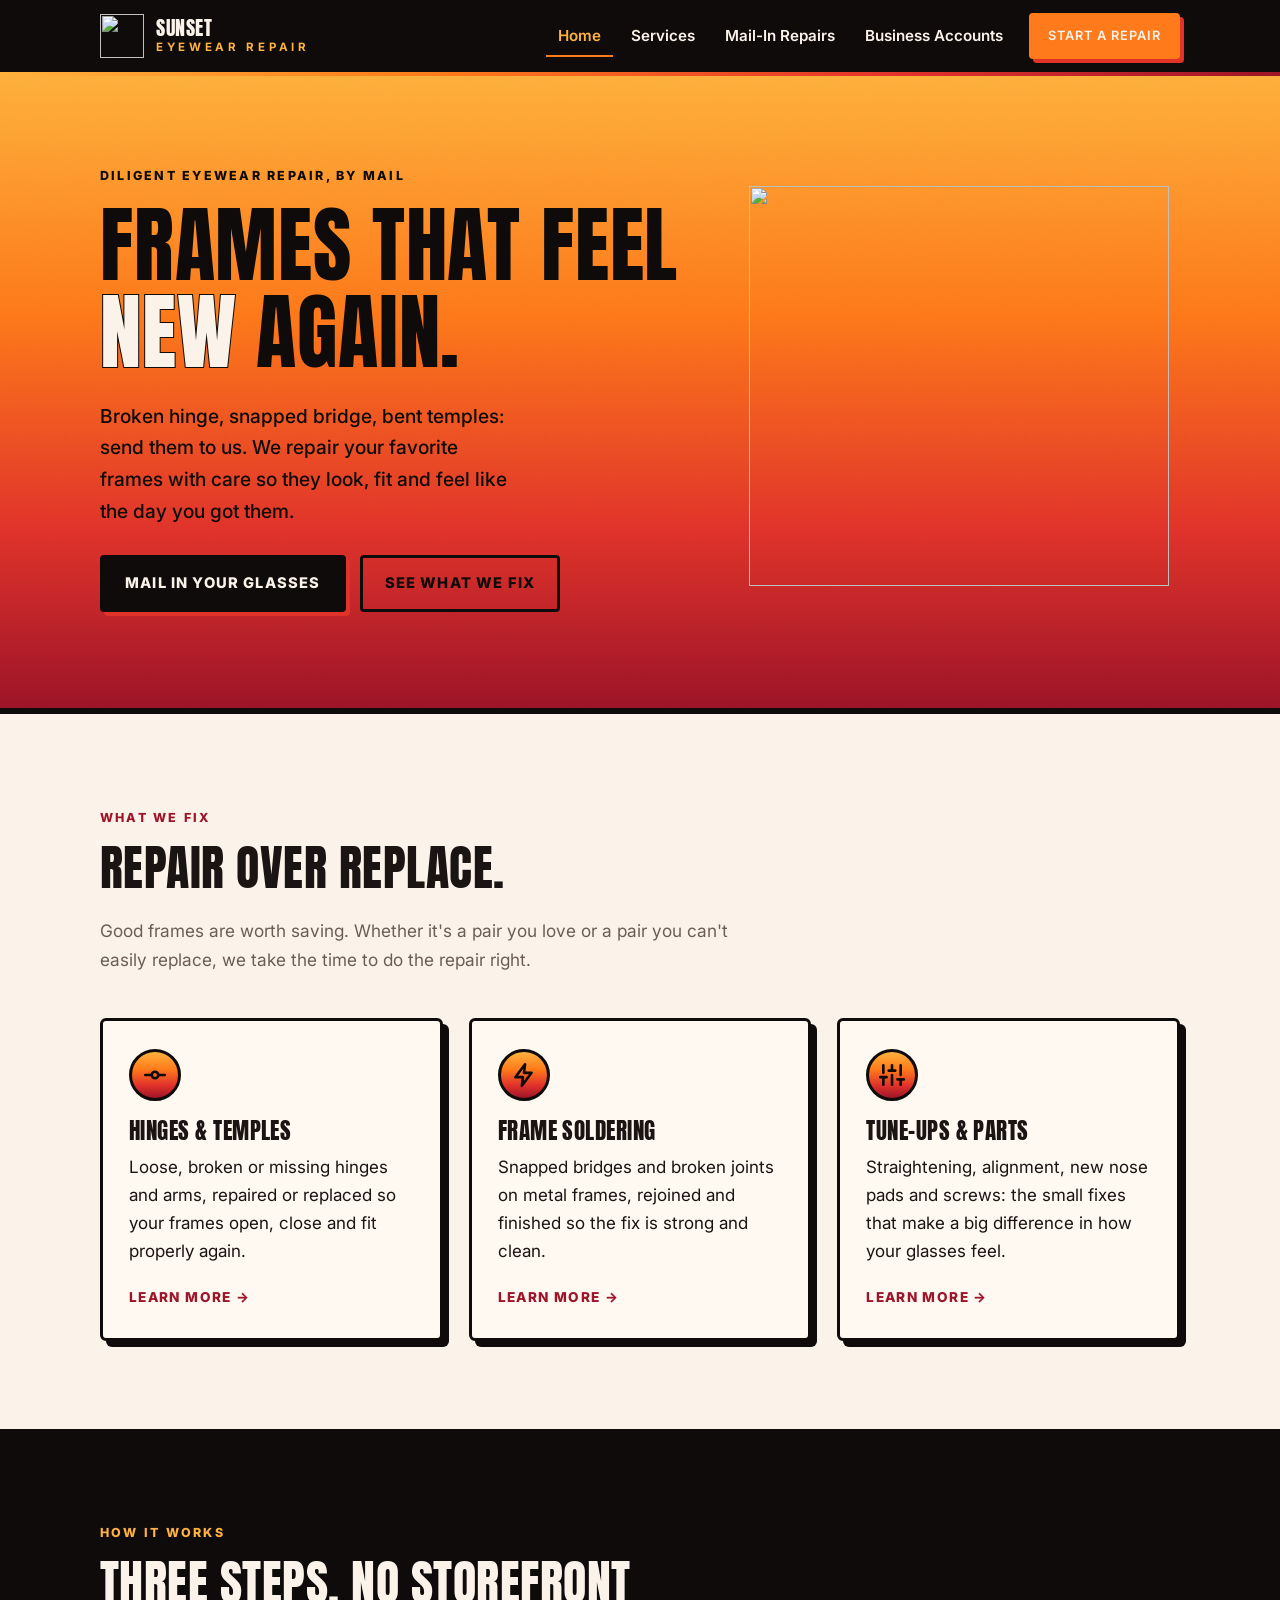
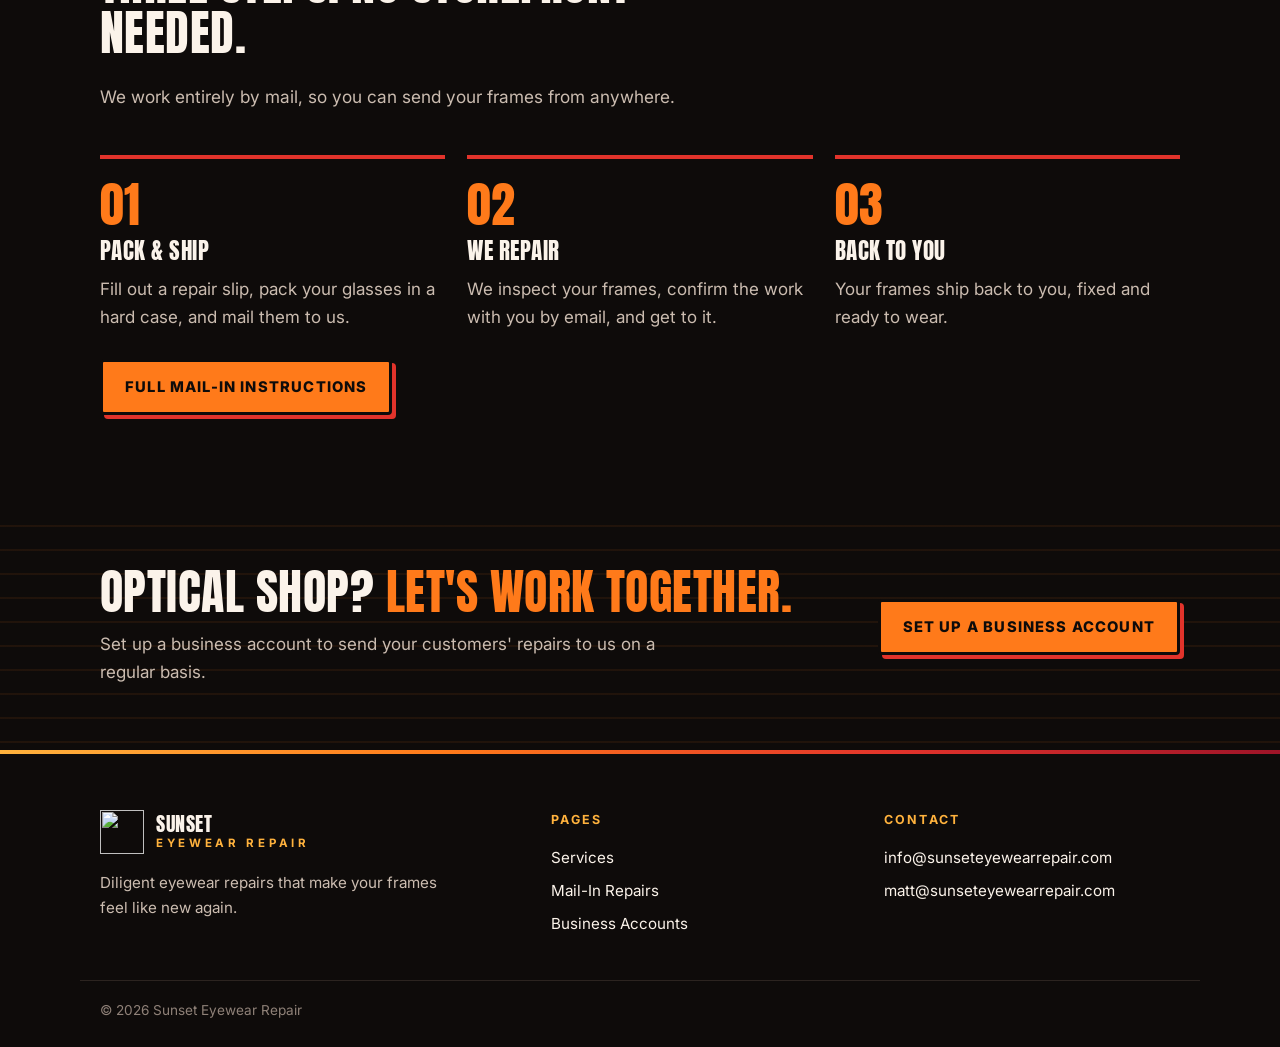
==== index.html @ 0aec8c98 "Add files via upload" ====
<!doctype html>
<html lang="en">
<head>
  <meta charset="utf-8">
  <meta name="viewport" content="width=device-width, initial-scale=1">
  <title>Sunset Eyewear Repair | Frames That Feel New Again</title>
  <meta name="description" content="Sunset Eyewear Repair does careful, diligent eyewear repairs by mail: hinges, soldering, temples, nose pads and more, so your frames feel like new again.">
  <link rel="icon" href="assets/logo.svg" type="image/svg+xml">
  <link rel="preconnect" href="https://fonts.googleapis.com">
  <link rel="preconnect" href="https://fonts.gstatic.com" crossorigin>
  <link href="https://fonts.googleapis.com/css2?family=Anton&family=Inter:wght@400;500;600;700;800&display=swap" rel="stylesheet">
  <link rel="stylesheet" href="styles.css">
</head>
<body>

  <header class="site-header">
    <div class="container header-inner">
      <a class="brand" href="index.html">
        <img src="assets/logo.svg" alt="">
        <span class="brand-name">Sunset<span>Eyewear Repair</span></span>
      </a>
      <button class="nav-toggle" aria-expanded="false" aria-controls="site-nav">Menu</button>
      <nav class="nav" id="site-nav" aria-label="Main">
        <a href="index.html" aria-current="page">Home</a>
        <a href="services.html">Services</a>
        <a href="mail-in.html">Mail-In Repairs</a>
        <a href="business.html">Business Accounts</a>
        <a class="btn btn-sunset" href="mail-in.html">Start a Repair</a>
      </nav>
    </div>
  </header>

  <main>
    <section class="hero">
      <div class="container hero-inner">
        <div>
          <span class="eyebrow">Diligent eyewear repair, by mail</span>
          <h1>Frames that feel <em>new</em> again.</h1>
          <p class="lede">Broken hinge, snapped bridge, bent temples: send them to us. We repair your favorite frames with care so they look, fit and feel like the day you got them.</p>
          <div class="btn-row">
            <a class="btn btn-primary" href="mail-in.html">Mail in your glasses</a>
            <a class="btn btn-ghost" href="services.html">See what we fix</a>
          </div>
        </div>
        <img class="hero-art" src="assets/hero-sun.svg" alt="" width="400" height="400">
      </div>
    </section>

    <section class="section">
      <div class="container">
        <div class="section-head">
          <span class="eyebrow">What we fix</span>
          <h2>Repair over replace.</h2>
          <p>Good frames are worth saving. Whether it's a pair you love or a pair you can't easily replace, we take the time to do the repair right.</p>
        </div>
        <div class="grid grid-3">
          <a class="card card-link" href="services.html#hinges">
            <div class="icon"><svg viewBox="0 0 24 24" fill="none" stroke="#0e0b0a" stroke-width="2.4" stroke-linecap="round" stroke-linejoin="round"><circle cx="12" cy="12" r="3"/><path d="M3 12h6M15 12h6"/></svg></div>
            <h3>Hinges &amp; Temples</h3>
            <p>Loose, broken or missing hinges and arms, repaired or replaced so your frames open, close and fit properly again.</p>
            <span class="more">Learn more &rarr;</span>
          </a>
          <a class="card card-link" href="services.html#soldering">
            <div class="icon"><svg viewBox="0 0 24 24" fill="none" stroke="#0e0b0a" stroke-width="2.4" stroke-linecap="round" stroke-linejoin="round"><path d="M13 2 4 14h7l-1 8 9-12h-7z"/></svg></div>
            <h3>Frame Soldering</h3>
            <p>Snapped bridges and broken joints on metal frames, rejoined and finished so the fix is strong and clean.</p>
            <span class="more">Learn more &rarr;</span>
          </a>
          <a class="card card-link" href="services.html#adjust">
            <div class="icon"><svg viewBox="0 0 24 24" fill="none" stroke="#0e0b0a" stroke-width="2.4" stroke-linecap="round" stroke-linejoin="round"><path d="M4 21v-7M4 10V3M12 21v-9M12 8V3M20 21v-5M20 12V3M1 14h6M9 8h6M17 16h6"/></svg></div>
            <h3>Tune-Ups &amp; Parts</h3>
            <p>Straightening, alignment, new nose pads and screws: the small fixes that make a big difference in how your glasses feel.</p>
            <span class="more">Learn more &rarr;</span>
          </a>
        </div>
      </div>
    </section>

    <section class="section section-dark">
      <div class="container">
        <div class="section-head">
          <span class="eyebrow">How it works</span>
          <h2>Three steps. No storefront needed.</h2>
          <p>We work entirely by mail, so you can send your frames from anywhere.</p>
        </div>
        <div class="steps grid-3">
          <div class="step">
            <h3>Pack &amp; ship</h3>
            <p>Fill out a repair slip, pack your glasses in a hard case, and mail them to us.</p>
          </div>
          <div class="step">
            <h3>We repair</h3>
            <p>We inspect your frames, confirm the work with you by email, and get to it.</p>
          </div>
          <div class="step">
            <h3>Back to you</h3>
            <p>Your frames ship back to you, fixed and ready to wear.</p>
          </div>
        </div>
        <div class="btn-row">
          <a class="btn btn-sunset" href="mail-in.html">Full mail-in instructions</a>
        </div>
      </div>
    </section>

    <section class="band">
      <div class="container band-inner">
        <div>
          <h2>Optical shop? <span>Let's work together.</span></h2>
          <p>Set up a business account to send your customers' repairs to us on a regular basis.</p>
        </div>
        <a class="btn btn-sunset" href="business.html">Set up a business account</a>
      </div>
    </section>
  </main>

  <footer class="site-footer">
    <div class="container footer-inner">
      <div>
        <a class="brand" href="index.html">
          <img src="assets/logo.svg" alt="">
          <span class="brand-name">Sunset<span>Eyewear Repair</span></span>
        </a>
        <p style="margin-top:16px;max-width:36ch;">Diligent eyewear repairs that make your frames feel like new again.</p>
      </div>
      <div>
        <h4>Pages</h4>
        <ul>
          <li><a href="services.html">Services</a></li>
          <li><a href="mail-in.html">Mail-In Repairs</a></li>
          <li><a href="business.html">Business Accounts</a></li>
        </ul>
      </div>
      <div>
        <h4>Contact</h4>
        <ul>
          <li><a href="mailto:info@sunseteyewearrepair.com">info@sunseteyewearrepair.com</a></li>
          <li><a href="mailto:matt@sunseteyewearrepair.com">matt@sunseteyewearrepair.com</a></li>
        </ul>
      </div>
    </div>
    <div class="container footer-bottom">&copy; <span id="year">2026</span> Sunset Eyewear Repair</div>
  </footer>

  <script src="main.js"></script>
</body>
</html>
---- styles.css ----
/* ==========================================================
   Sunset Eyewear Repair — site styles
   Palette: sunset orange/red, black accents, warm cream
   ========================================================== */

:root {
  --black: #0e0b0a;
  --char: #1b1614;
  --line: #2c2420;
  --cream: #fbf3ea;
  --paper: #fff9f2;
  --ink: #1a1412;
  --muted: #6b5d55;
  --amber: #ffb23d;
  --orange: #ff7a1a;
  --red: #e2332b;
  --crimson: #9e1428;
  --sunset: linear-gradient(180deg, #ffb23d 0%, #ff7a1a 38%, #e2332b 72%, #9e1428 100%);
  --sunset-h: linear-gradient(90deg, #ffb23d 0%, #ff7a1a 35%, #e2332b 70%, #9e1428 100%);
  --display: "Anton", "Impact", "Arial Narrow", sans-serif;
  --body: "Inter", system-ui, -apple-system, "Segoe UI", Roboto, sans-serif;
  --max: 1120px;
  --border: 3px solid var(--black);
  --shadow: 6px 6px 0 var(--black);
}

*, *::before, *::after { box-sizing: border-box; }

html { scroll-behavior: smooth; }

body {
  margin: 0;
  font-family: var(--body);
  font-size: 17px;
  line-height: 1.65;
  color: var(--ink);
  background: var(--cream);
  -webkit-font-smoothing: antialiased;
}

img, svg { max-width: 100%; display: block; }

a { color: var(--crimson); text-underline-offset: 3px; }
a:hover { color: var(--red); }

h1, h2, h3 {
  font-family: var(--display);
  font-weight: 400;
  text-transform: uppercase;
  letter-spacing: 0.01em;
  line-height: 1.05;
  margin: 0 0 0.5em;
}
h1 { font-size: clamp(2.6rem, 7vw, 5.2rem); }
h2 { font-size: clamp(2rem, 4.5vw, 3rem); }
h3 { font-size: 1.45rem; letter-spacing: 0.02em; }

p { margin: 0 0 1em; }

.container { width: 100%; max-width: var(--max); margin: 0 auto; padding: 0 20px; }

.eyebrow {
  display: inline-block;
  font-family: var(--body);
  font-weight: 800;
  font-size: 0.78rem;
  letter-spacing: 0.18em;
  text-transform: uppercase;
  color: var(--crimson);
  margin-bottom: 0.9rem;
}

/* ---------- Header ---------- */
.site-header {
  background: var(--black);
  color: var(--cream);
  position: sticky;
  top: 0;
  z-index: 50;
  border-bottom: 4px solid transparent;
  border-image: var(--sunset-h) 1;
}
.header-inner {
  display: flex;
  align-items: center;
  justify-content: space-between;
  gap: 20px;
  min-height: 72px;
}
.brand {
  display: flex;
  align-items: center;
  gap: 12px;
  color: var(--cream);
  text-decoration: none;
}
.brand:hover { color: var(--cream); }
.brand img { width: 44px; height: 44px; }
.brand-name {
  font-family: var(--display);
  text-transform: uppercase;
  font-size: 1.25rem;
  line-height: 1;
  letter-spacing: 0.03em;
}
.brand-name span { display: block; font-size: 0.72rem; letter-spacing: 0.32em; color: var(--amber); margin-top: 4px; font-family: var(--body); font-weight: 700; }

.nav { display: flex; align-items: center; gap: 6px; }
.nav a {
  color: var(--cream);
  text-decoration: none;
  font-weight: 600;
  font-size: 0.95rem;
  padding: 8px 12px;
  border-radius: 4px;
}
.nav a:hover { color: var(--amber); }
.nav a[aria-current="page"] { color: var(--amber); box-shadow: inset 0 -2px 0 var(--orange); border-radius: 0; }
.nav .btn { margin-left: 8px; }

.nav-toggle {
  display: none;
  background: none;
  border: 2px solid var(--cream);
  color: var(--cream);
  font: 700 0.85rem var(--body);
  letter-spacing: 0.12em;
  text-transform: uppercase;
  padding: 8px 12px;
  border-radius: 4px;
  cursor: pointer;
}

/* ---------- Buttons ---------- */
.btn {
  display: inline-block;
  font-family: var(--body);
  font-weight: 800;
  font-size: 0.92rem;
  letter-spacing: 0.08em;
  text-transform: uppercase;
  text-decoration: none;
  padding: 13px 22px;
  border: var(--border);
  border-radius: 4px;
  cursor: pointer;
  transition: transform 0.12s ease, box-shadow 0.12s ease;
}
.btn-primary { background: var(--black); color: var(--cream); box-shadow: 4px 4px 0 var(--red); }
.btn-primary:hover { color: var(--amber); transform: translate(-2px, -2px); box-shadow: 6px 6px 0 var(--red); }
.btn-ghost { background: transparent; color: var(--black); }
.btn-ghost:hover { color: var(--black); background: rgba(14, 11, 10, 0.08); }
.btn-sunset { background: var(--orange); color: var(--black); box-shadow: 4px 4px 0 var(--red); }
.btn-sunset:hover { color: var(--black); transform: translate(-2px, -2px); box-shadow: 6px 6px 0 var(--red); }
.site-header .btn { padding: 9px 16px; font-size: 0.8rem; border-color: var(--orange); }
.btn-row { display: flex; flex-wrap: wrap; gap: 14px; margin-top: 28px; }

/* ---------- Hero ---------- */
.hero {
  position: relative;
  background: var(--sunset);
  overflow: hidden;
  border-bottom: 6px solid var(--black);
}
.hero::after { /* subtle film grain */
  content: "";
  position: absolute;
  inset: 0;
  background-image: url("data:image/svg+xml,%3Csvg xmlns='http://www.w3.org/2000/svg' width='160' height='160'%3E%3Cfilter id='n'%3E%3CfeTurbulence type='fractalNoise' baseFrequency='0.9' numOctaves='2' stitchTiles='stitch'/%3E%3C/filter%3E%3Crect width='100%25' height='100%25' filter='url(%23n)' opacity='0.5'/%3E%3C/svg%3E");
  opacity: 0.12;
  mix-blend-mode: multiply;
  pointer-events: none;
}
.hero-inner {
  position: relative;
  z-index: 1;
  display: grid;
  grid-template-columns: 1.15fr 0.85fr;
  align-items: center;
  gap: 40px;
  padding: 84px 20px 96px;
}
.hero h1 { color: var(--black); margin-bottom: 0.3em; }
.hero h1 em { font-style: normal; color: var(--cream); -webkit-text-stroke: 2px var(--black); paint-order: stroke fill; }
.hero .lede { font-size: 1.2rem; max-width: 34ch; color: var(--black); font-weight: 500; }
.hero .eyebrow { color: var(--black); }
.hero-art { justify-self: center; width: min(420px, 100%); }

.page-hero { padding: 64px 20px 72px; }
.page-hero .hero-inner { padding: 0; grid-template-columns: 1fr; }
.page-hero h1 { font-size: clamp(2.4rem, 6vw, 4.2rem); }
.page-hero .lede { max-width: 52ch; }

/* ---------- Sections ---------- */
.section { padding: 88px 0; }
.section-tight { padding: 64px 0; }
.section-dark { background: var(--black); color: var(--cream); }
.section-dark .eyebrow { color: var(--amber); }
.section-dark a { color: var(--amber); }
.section-paper { background: var(--paper); border-top: 1px solid #eadccd; border-bottom: 1px solid #eadccd; }
.section-head { max-width: 640px; margin-bottom: 44px; }
.section-head p { color: var(--muted); font-size: 1.08rem; }
.section-dark .section-head p { color: #cbbcb0; }

/* ---------- Cards ---------- */
.grid { display: grid; gap: 26px; }
.grid-3 { grid-template-columns: repeat(3, 1fr); }
.grid-2 { grid-template-columns: repeat(2, 1fr); }

.card {
  background: var(--paper);
  border: var(--border);
  border-radius: 6px;
  box-shadow: var(--shadow);
  padding: 28px 26px;
}
.card h3 { margin-bottom: 0.4em; }
.card p:last-child { margin-bottom: 0; }
.card .icon {
  width: 52px;
  height: 52px;
  border-radius: 50%;
  background: var(--sunset);
  border: var(--border);
  display: grid;
  place-items: center;
  margin-bottom: 18px;
}
.card .icon svg { width: 26px; height: 26px; }

.card-link { text-decoration: none; color: inherit; display: block; transition: transform 0.12s ease, box-shadow 0.12s ease; }
.card-link:hover { color: inherit; transform: translate(-2px, -2px); box-shadow: 8px 8px 0 var(--red); }
.card-link .more { font-weight: 800; font-size: 0.85rem; letter-spacing: 0.1em; text-transform: uppercase; color: var(--crimson); }

/* Service list (services page) */
.service {
  display: grid;
  grid-template-columns: 64px 1fr;
  gap: 22px;
  align-items: start;
}
.service .num {
  font-family: var(--display);
  font-size: 2.6rem;
  line-height: 1;
  background: var(--sunset);
  -webkit-background-clip: text;
  background-clip: text;
  color: transparent;
  -webkit-text-stroke: 1px var(--black);
}
.service .meta { font-size: 0.9rem; color: var(--muted); margin-top: 6px; }

/* Steps */
.steps { counter-reset: step; display: grid; gap: 22px; }
.steps.grid-3 { grid-template-columns: repeat(3, 1fr); }
.step {
  position: relative;
  border-top: 4px solid var(--orange);
  padding-top: 22px;
}
.section-dark .step { border-top-color: var(--red); }
.step::before {
  counter-increment: step;
  content: counter(step, decimal-leading-zero);
  font-family: var(--display);
  font-size: 3rem;
  line-height: 1;
  display: block;
  margin-bottom: 10px;
  color: var(--orange);
}
.step p { margin-bottom: 0; }
.section-dark .step p { color: #cbbcb0; }

/* Timeline steps (mail-in page) */
.timeline { list-style: none; margin: 0; padding: 0; counter-reset: tl; }
.timeline li {
  counter-increment: tl;
  position: relative;
  padding: 0 0 36px 84px;
  border-left: 3px dashed var(--black);
  margin-left: 26px;
}
.timeline li:last-child { border-left-color: transparent; padding-bottom: 0; }
.timeline li::before {
  content: counter(tl);
  position: absolute;
  left: -29px;
  top: -4px;
  width: 54px;
  height: 54px;
  border-radius: 50%;
  background: var(--sunset);
  border: var(--border);
  font-family: var(--display);
  font-size: 1.6rem;
  display: grid;
  place-items: center;
  color: var(--black);
}
.timeline h3 { padding-top: 8px; }

/* Address / callout box */
.callout {
  background: var(--black);
  color: var(--cream);
  border-radius: 6px;
  padding: 28px 30px;
  box-shadow: 6px 6px 0 var(--red);
}
.callout h3 { color: var(--amber); }
.callout address { font-style: normal; font-size: 1.15rem; line-height: 1.6; }

.checklist { list-style: none; padding: 0; margin: 0; }
.checklist li { position: relative; padding-left: 32px; margin-bottom: 10px; }
.checklist li::before {
  content: "";
  position: absolute;
  left: 0;
  top: 7px;
  width: 16px;
  height: 16px;
  background: var(--orange);
  border: 2px solid var(--black);
  transform: rotate(45deg);
}

/* Band / CTA */
.band {
  background: var(--black);
  color: var(--cream);
  position: relative;
  overflow: hidden;
}
.band::before {
  content: "";
  position: absolute;
  inset: 0;
  background: repeating-linear-gradient(180deg, transparent 0 22px, rgba(255, 122, 26, 0.08) 22px 24px);
  pointer-events: none;
}
.band-inner {
  position: relative;
  display: flex;
  align-items: center;
  justify-content: space-between;
  gap: 30px;
  padding: 64px 20px;
}
.band h2 { margin-bottom: 0.25em; }
.band h2 span { color: var(--orange); }
.band p { color: #cbbcb0; margin: 0; max-width: 52ch; }

/* ---------- Forms ---------- */
.form-card { background: var(--paper); border: var(--border); border-radius: 6px; box-shadow: var(--shadow); padding: 34px; }
.form-grid { display: grid; grid-template-columns: 1fr 1fr; gap: 18px 20px; }
.form-grid .full { grid-column: 1 / -1; }
label { display: block; font-weight: 700; font-size: 0.9rem; margin-bottom: 6px; }
label .opt { font-weight: 500; color: var(--muted); }
input, select, textarea {
  width: 100%;
  font: inherit;
  font-size: 1rem;
  padding: 11px 13px;
  border: 2px solid var(--black);
  border-radius: 4px;
  background: #fff;
  color: var(--ink);
}
input:focus, select:focus, textarea:focus { outline: 3px solid var(--orange); outline-offset: 1px; }
textarea { min-height: 120px; resize: vertical; }
.form-note { font-size: 0.88rem; color: var(--muted); margin-top: 14px; }
.form-status { margin-top: 14px; font-weight: 600; }

/* ---------- Placeholders: search for class="todo" to find text to fill in ---------- */
.todo {
  background: #fff1a8;
  outline: 2px dashed #c79a00;
  padding: 0 4px;
  border-radius: 2px;
  color: #3d3000;
}

/* ---------- Footer ---------- */
.site-footer {
  background: var(--black);
  color: #cbbcb0;
  border-top: 4px solid transparent;
  border-image: var(--sunset-h) 1;
  font-size: 0.95rem;
}
.footer-inner {
  display: grid;
  grid-template-columns: 1.4fr 1fr 1fr;
  gap: 36px;
  padding: 56px 20px 36px;
}
.site-footer h4 {
  font-family: var(--body);
  font-size: 0.78rem;
  letter-spacing: 0.18em;
  text-transform: uppercase;
  color: var(--amber);
  margin: 0 0 14px;
}
.site-footer ul { list-style: none; padding: 0; margin: 0; }
.site-footer li { margin-bottom: 8px; }
.site-footer a { color: var(--cream); text-decoration: none; }
.site-footer a:hover { color: var(--orange); }
.footer-bottom { border-top: 1px solid var(--line); padding: 18px 20px 26px; font-size: 0.85rem; color: #8f8178; }

/* ---------- Responsive ---------- */
@media (max-width: 920px) {
  .hero-inner { grid-template-columns: 1fr; padding: 60px 20px 70px; }
  .hero-art { width: min(300px, 80%); order: -1; }
  .grid-3, .steps.grid-3 { grid-template-columns: 1fr; }
  .band-inner { flex-direction: column; align-items: flex-start; }
  .footer-inner { grid-template-columns: 1fr 1fr; }
}

@media (max-width: 760px) {
  body { font-size: 16px; }
  .nav-toggle { display: block; }
  .nav {
    display: none;
    position: absolute;
    top: 100%;
    left: 0;
    right: 0;
    flex-direction: column;
    align-items: stretch;
    background: var(--black);
    padding: 10px 20px 20px;
    border-bottom: 4px solid var(--orange);
  }
  .nav.open { display: flex; }
  .nav a { padding: 12px 4px; border-bottom: 1px solid var(--line); }
  .nav a[aria-current="page"] { box-shadow: none; }
  .nav .btn { margin: 14px 0 0; text-align: center; }
  .grid-2, .form-grid { grid-template-columns: 1fr; }
  .section { padding: 64px 0; }
  .form-card { padding: 24px 20px; }
  .timeline li { padding-left: 52px; margin-left: 22px; }
  .timeline li::before { width: 44px; height: 44px; left: -24px; font-size: 1.3rem; }
  .footer-inner { grid-template-columns: 1fr; }
  .service { grid-template-columns: 48px 1fr; gap: 16px; }
}

/* ---------- Print (mail-in slip) ---------- */
@media print {
  .site-header, .site-footer, .hero, .no-print, .band { display: none !important; }
  body { background: #fff; }
  .print-area { border: 2px solid #000; box-shadow: none; }
}

/* Buttons keep their own colors inside dark sections */
.section-dark .btn-sunset, .section-dark .btn-sunset:hover { color: var(--black); }
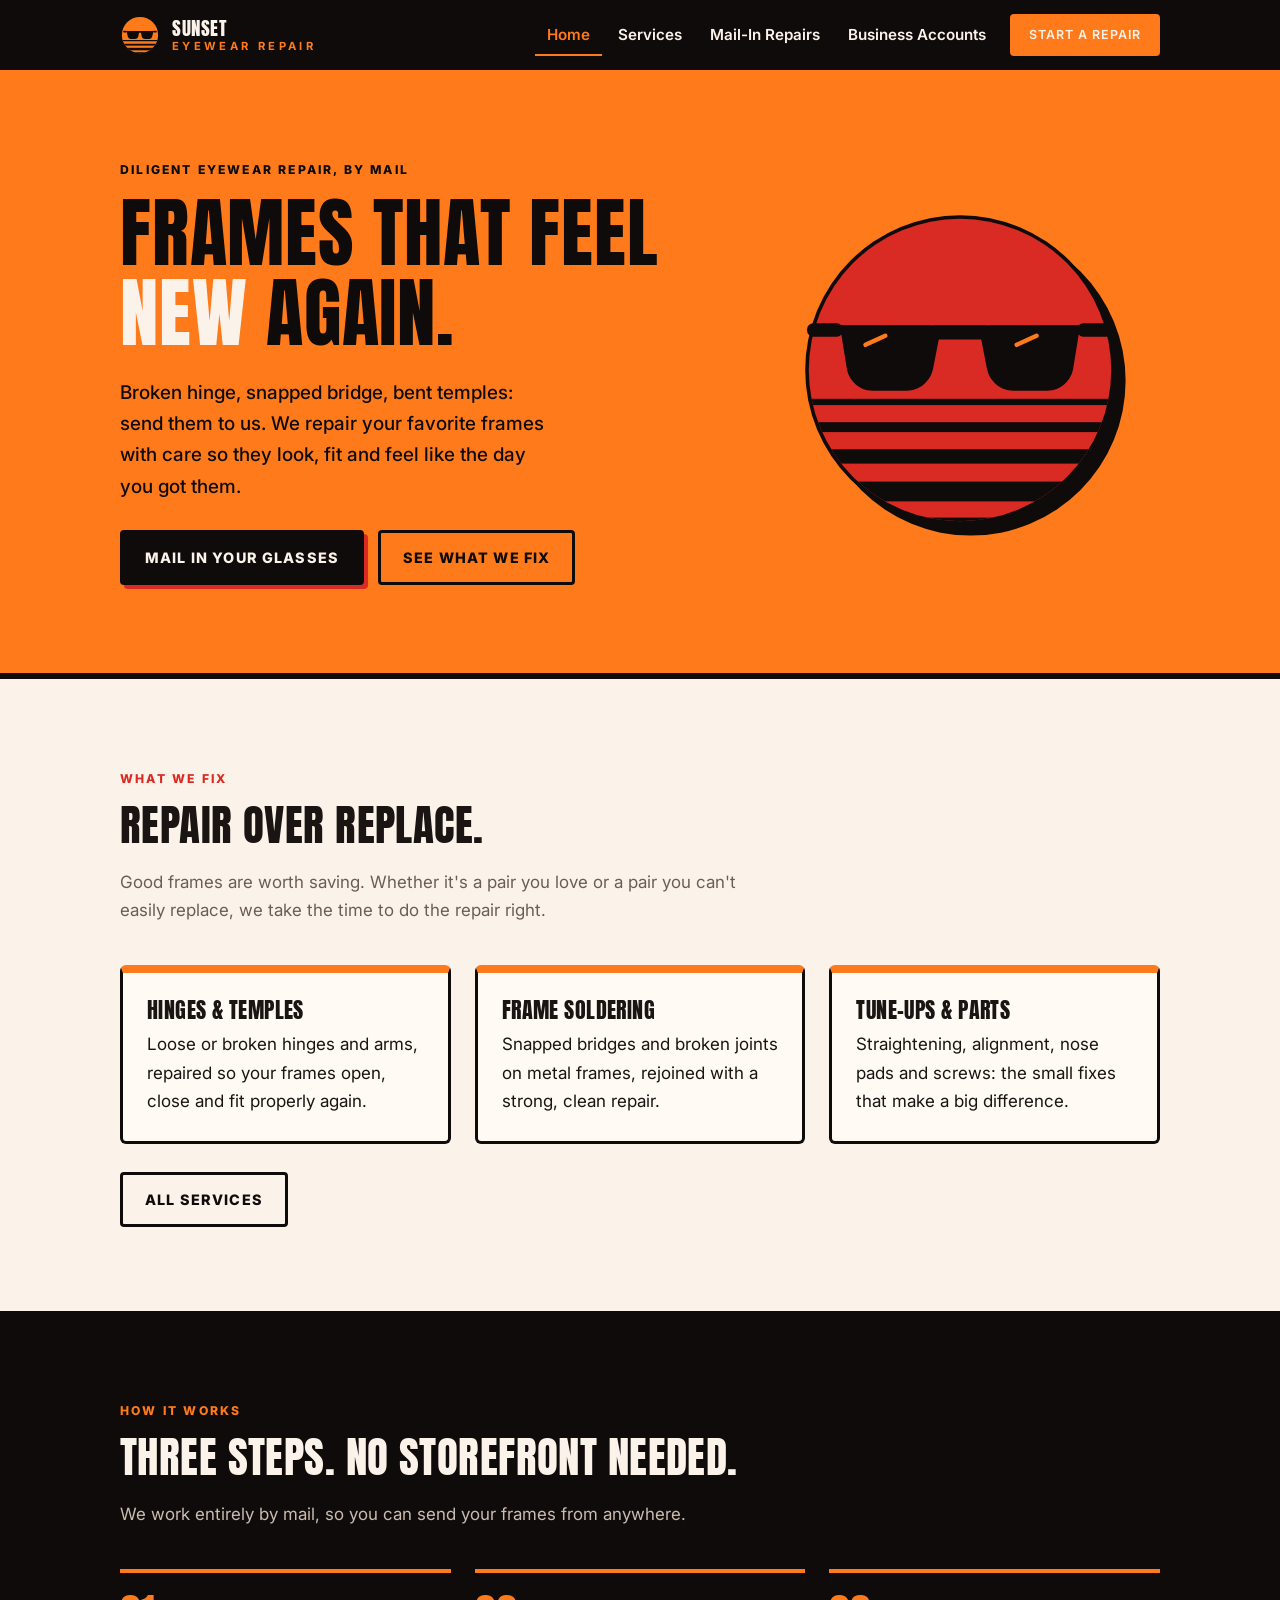
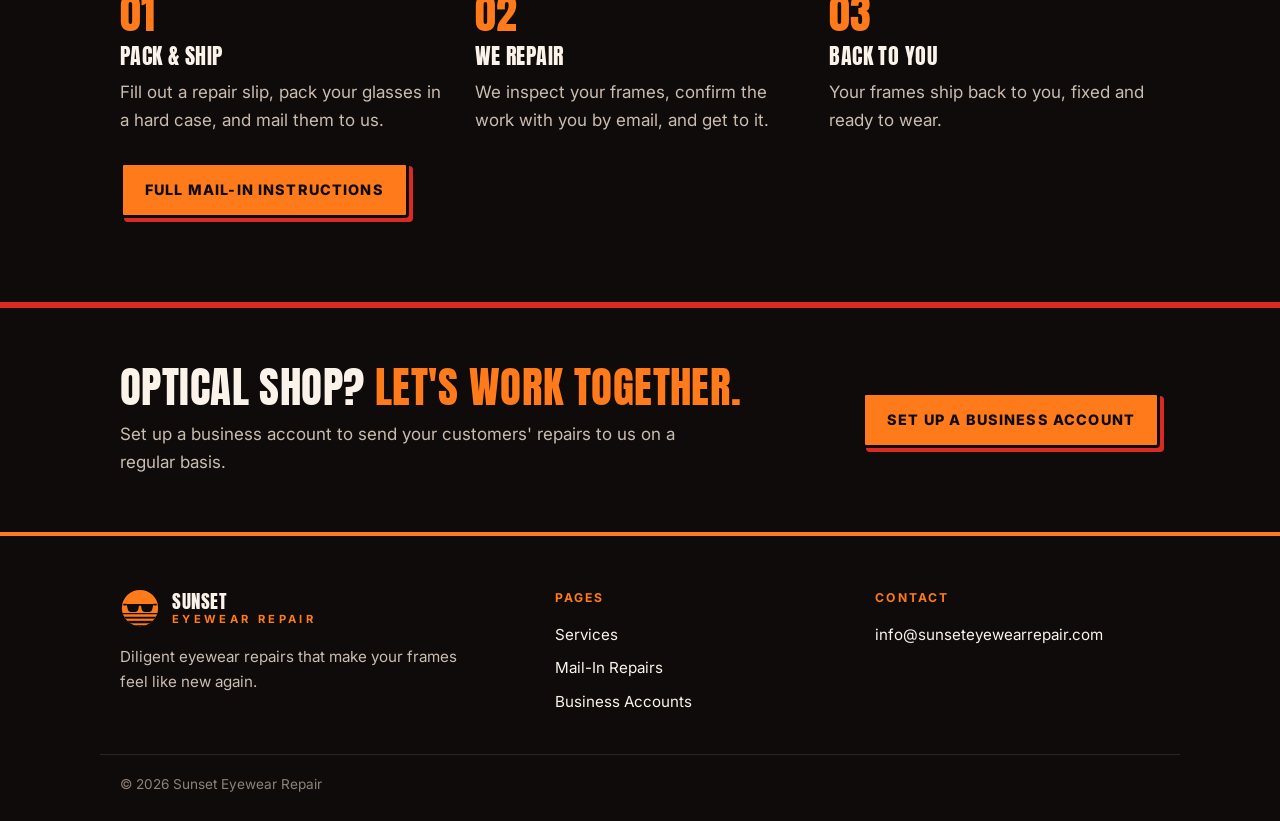
==== commit 200d3713: "Add files via upload" ====
--- a/index.html
+++ b/index.html
@@ -54,25 +54,20 @@
           <p>Good frames are worth saving. Whether it's a pair you love or a pair you can't easily replace, we take the time to do the repair right.</p>
         </div>
         <div class="grid grid-3">
-          <a class="card card-link" href="services.html#hinges">
-            <div class="icon"><svg viewBox="0 0 24 24" fill="none" stroke="#0e0b0a" stroke-width="2.4" stroke-linecap="round" stroke-linejoin="round"><circle cx="12" cy="12" r="3"/><path d="M3 12h6M15 12h6"/></svg></div>
+          <div class="card card-accent">
             <h3>Hinges &amp; Temples</h3>
-            <p>Loose, broken or missing hinges and arms, repaired or replaced so your frames open, close and fit properly again.</p>
-            <span class="more">Learn more &rarr;</span>
-          </a>
-          <a class="card card-link" href="services.html#soldering">
-            <div class="icon"><svg viewBox="0 0 24 24" fill="none" stroke="#0e0b0a" stroke-width="2.4" stroke-linecap="round" stroke-linejoin="round"><path d="M13 2 4 14h7l-1 8 9-12h-7z"/></svg></div>
+            <p>Loose or broken hinges and arms, repaired so your frames open, close and fit properly again.</p>
+          </div>
+          <div class="card card-accent">
             <h3>Frame Soldering</h3>
-            <p>Snapped bridges and broken joints on metal frames, rejoined and finished so the fix is strong and clean.</p>
-            <span class="more">Learn more &rarr;</span>
-          </a>
-          <a class="card card-link" href="services.html#adjust">
-            <div class="icon"><svg viewBox="0 0 24 24" fill="none" stroke="#0e0b0a" stroke-width="2.4" stroke-linecap="round" stroke-linejoin="round"><path d="M4 21v-7M4 10V3M12 21v-9M12 8V3M20 21v-5M20 12V3M1 14h6M9 8h6M17 16h6"/></svg></div>
+            <p>Snapped bridges and broken joints on metal frames, rejoined with a strong, clean repair.</p>
+          </div>
+          <div class="card card-accent">
             <h3>Tune-Ups &amp; Parts</h3>
-            <p>Straightening, alignment, new nose pads and screws: the small fixes that make a big difference in how your glasses feel.</p>
-            <span class="more">Learn more &rarr;</span>
-          </a>
+            <p>Straightening, alignment, nose pads and screws: the small fixes that make a big difference.</p>
+          </div>
         </div>
+        <div class="btn-row"><a class="btn btn-ghost" href="services.html">All services</a></div>
       </div>
     </section>
 
@@ -135,7 +130,6 @@
         <h4>Contact</h4>
         <ul>
           <li><a href="mailto:info@sunseteyewearrepair.com">info@sunseteyewearrepair.com</a></li>
-          <li><a href="mailto:matt@sunseteyewearrepair.com">matt@sunseteyewearrepair.com</a></li>
         </ul>
       </div>
     </div>
--- a/styles.css
+++ b/styles.css
@@ -1,31 +1,23 @@
 /* ==========================================================
    Sunset Eyewear Repair — site styles
-   Palette: sunset orange/red, black accents, warm cream
+   Flat palette: orange, red, black (no gradients)
    ========================================================== */
 
 :root {
   --black: #0e0b0a;
-  --char: #1b1614;
   --line: #2c2420;
   --cream: #fbf3ea;
-  --paper: #fff9f2;
+  --paper: #fffaf4;
   --ink: #1a1412;
   --muted: #6b5d55;
-  --amber: #ffb23d;
   --orange: #ff7a1a;
-  --red: #e2332b;
-  --crimson: #9e1428;
-  --sunset: linear-gradient(180deg, #ffb23d 0%, #ff7a1a 38%, #e2332b 72%, #9e1428 100%);
-  --sunset-h: linear-gradient(90deg, #ffb23d 0%, #ff7a1a 35%, #e2332b 70%, #9e1428 100%);
+  --red: #d92b23;
   --display: "Anton", "Impact", "Arial Narrow", sans-serif;
   --body: "Inter", system-ui, -apple-system, "Segoe UI", Roboto, sans-serif;
-  --max: 1120px;
-  --border: 3px solid var(--black);
-  --shadow: 6px 6px 0 var(--black);
+  --max: 1080px;
 }
 
 *, *::before, *::after { box-sizing: border-box; }
-
 html { scroll-behavior: smooth; }
 
 body {
@@ -40,8 +32,8 @@
 
 img, svg { max-width: 100%; display: block; }
 
-a { color: var(--crimson); text-underline-offset: 3px; }
-a:hover { color: var(--red); }
+a { color: var(--red); text-underline-offset: 3px; }
+a:hover { color: var(--black); }
 
 h1, h2, h3 {
   font-family: var(--display);
@@ -51,9 +43,9 @@
   line-height: 1.05;
   margin: 0 0 0.5em;
 }
-h1 { font-size: clamp(2.6rem, 7vw, 5.2rem); }
-h2 { font-size: clamp(2rem, 4.5vw, 3rem); }
-h3 { font-size: 1.45rem; letter-spacing: 0.02em; }
+h1 { font-size: clamp(2.6rem, 6.5vw, 4.8rem); }
+h2 { font-size: clamp(1.9rem, 4vw, 2.7rem); }
+h3 { font-size: 1.35rem; letter-spacing: 0.02em; }
 
 p { margin: 0 0 1em; }
 
@@ -61,13 +53,12 @@
 
 .eyebrow {
   display: inline-block;
-  font-family: var(--body);
   font-weight: 800;
-  font-size: 0.78rem;
+  font-size: 0.76rem;
   letter-spacing: 0.18em;
   text-transform: uppercase;
-  color: var(--crimson);
-  margin-bottom: 0.9rem;
+  color: var(--red);
+  margin-bottom: 0.8rem;
 }
 
 /* ---------- Header ---------- */
@@ -77,45 +68,37 @@
   position: sticky;
   top: 0;
   z-index: 50;
-  border-bottom: 4px solid transparent;
-  border-image: var(--sunset-h) 1;
+  border-bottom: 4px solid var(--orange);
 }
 .header-inner {
   display: flex;
   align-items: center;
   justify-content: space-between;
   gap: 20px;
-  min-height: 72px;
-}
-.brand {
-  display: flex;
-  align-items: center;
-  gap: 12px;
-  color: var(--cream);
-  text-decoration: none;
-}
+  min-height: 70px;
+}
+.brand { display: flex; align-items: center; gap: 12px; color: var(--cream); text-decoration: none; }
 .brand:hover { color: var(--cream); }
-.brand img { width: 44px; height: 44px; }
+.brand img { width: 40px; height: 40px; }
 .brand-name {
   font-family: var(--display);
   text-transform: uppercase;
-  font-size: 1.25rem;
+  font-size: 1.2rem;
   line-height: 1;
   letter-spacing: 0.03em;
 }
-.brand-name span { display: block; font-size: 0.72rem; letter-spacing: 0.32em; color: var(--amber); margin-top: 4px; font-family: var(--body); font-weight: 700; }
-
-.nav { display: flex; align-items: center; gap: 6px; }
+.brand-name span { display: block; font-size: 0.7rem; letter-spacing: 0.3em; color: var(--orange); margin-top: 4px; font-family: var(--body); font-weight: 700; }
+
+.nav { display: flex; align-items: center; gap: 4px; }
 .nav a {
   color: var(--cream);
   text-decoration: none;
   font-weight: 600;
   font-size: 0.95rem;
   padding: 8px 12px;
-  border-radius: 4px;
-}
-.nav a:hover { color: var(--amber); }
-.nav a[aria-current="page"] { color: var(--amber); box-shadow: inset 0 -2px 0 var(--orange); border-radius: 0; }
+}
+.nav a:hover { color: var(--orange); }
+.nav a[aria-current="page"] { color: var(--orange); box-shadow: inset 0 -2px 0 var(--orange); }
 .nav .btn { margin-left: 8px; }
 
 .nav-toggle {
@@ -136,135 +119,96 @@
   display: inline-block;
   font-family: var(--body);
   font-weight: 800;
-  font-size: 0.92rem;
+  font-size: 0.9rem;
   letter-spacing: 0.08em;
   text-transform: uppercase;
   text-decoration: none;
   padding: 13px 22px;
-  border: var(--border);
+  border: 3px solid var(--black);
   border-radius: 4px;
   cursor: pointer;
   transition: transform 0.12s ease, box-shadow 0.12s ease;
 }
 .btn-primary { background: var(--black); color: var(--cream); box-shadow: 4px 4px 0 var(--red); }
-.btn-primary:hover { color: var(--amber); transform: translate(-2px, -2px); box-shadow: 6px 6px 0 var(--red); }
+.btn-primary:hover { color: var(--orange); transform: translate(-2px, -2px); box-shadow: 6px 6px 0 var(--red); }
 .btn-ghost { background: transparent; color: var(--black); }
 .btn-ghost:hover { color: var(--black); background: rgba(14, 11, 10, 0.08); }
 .btn-sunset { background: var(--orange); color: var(--black); box-shadow: 4px 4px 0 var(--red); }
 .btn-sunset:hover { color: var(--black); transform: translate(-2px, -2px); box-shadow: 6px 6px 0 var(--red); }
-.site-header .btn { padding: 9px 16px; font-size: 0.8rem; border-color: var(--orange); }
+.site-header .btn { padding: 8px 16px; font-size: 0.78rem; border-color: var(--orange); box-shadow: none; }
+.site-header .btn:hover { transform: none; box-shadow: none; background: var(--red); border-color: var(--red); color: var(--cream); }
 .btn-row { display: flex; flex-wrap: wrap; gap: 14px; margin-top: 28px; }
 
 /* ---------- Hero ---------- */
 .hero {
-  position: relative;
-  background: var(--sunset);
-  overflow: hidden;
+  background: var(--orange);
   border-bottom: 6px solid var(--black);
 }
-.hero::after { /* subtle film grain */
-  content: "";
-  position: absolute;
-  inset: 0;
-  background-image: url("data:image/svg+xml,%3Csvg xmlns='http://www.w3.org/2000/svg' width='160' height='160'%3E%3Cfilter id='n'%3E%3CfeTurbulence type='fractalNoise' baseFrequency='0.9' numOctaves='2' stitchTiles='stitch'/%3E%3C/filter%3E%3Crect width='100%25' height='100%25' filter='url(%23n)' opacity='0.5'/%3E%3C/svg%3E");
-  opacity: 0.12;
-  mix-blend-mode: multiply;
-  pointer-events: none;
-}
 .hero-inner {
-  position: relative;
-  z-index: 1;
   display: grid;
-  grid-template-columns: 1.15fr 0.85fr;
+  grid-template-columns: 1.2fr 0.8fr;
   align-items: center;
   gap: 40px;
-  padding: 84px 20px 96px;
+  padding: 80px 20px 88px;
 }
 .hero h1 { color: var(--black); margin-bottom: 0.3em; }
-.hero h1 em { font-style: normal; color: var(--cream); -webkit-text-stroke: 2px var(--black); paint-order: stroke fill; }
-.hero .lede { font-size: 1.2rem; max-width: 34ch; color: var(--black); font-weight: 500; }
+.hero h1 em { font-style: normal; color: var(--cream); }
+.hero .lede { font-size: 1.18rem; max-width: 36ch; color: var(--black); font-weight: 500; }
 .hero .eyebrow { color: var(--black); }
-.hero-art { justify-self: center; width: min(420px, 100%); }
-
-.page-hero { padding: 64px 20px 72px; }
-.page-hero .hero-inner { padding: 0; grid-template-columns: 1fr; }
-.page-hero h1 { font-size: clamp(2.4rem, 6vw, 4.2rem); }
+.hero-art { justify-self: center; width: min(360px, 100%); }
+
+.page-hero .hero-inner { padding: 60px 20px 64px; grid-template-columns: 1fr; }
+.page-hero h1 { font-size: clamp(2.3rem, 5.5vw, 3.8rem); }
 .page-hero .lede { max-width: 52ch; }
 
 /* ---------- Sections ---------- */
-.section { padding: 88px 0; }
-.section-tight { padding: 64px 0; }
+.section { padding: 84px 0; }
+.section-tight { padding: 56px 0; }
 .section-dark { background: var(--black); color: var(--cream); }
-.section-dark .eyebrow { color: var(--amber); }
-.section-dark a { color: var(--amber); }
-.section-paper { background: var(--paper); border-top: 1px solid #eadccd; border-bottom: 1px solid #eadccd; }
-.section-head { max-width: 640px; margin-bottom: 44px; }
-.section-head p { color: var(--muted); font-size: 1.08rem; }
+.section-dark .eyebrow { color: var(--orange); }
+.section-dark a { color: var(--orange); }
+.section-dark .btn-sunset, .section-dark .btn-sunset:hover { color: var(--black); }
+.section-head { max-width: 620px; margin-bottom: 40px; }
+.section-head p { color: var(--muted); font-size: 1.06rem; }
 .section-dark .section-head p { color: #cbbcb0; }
 
-/* ---------- Cards ---------- */
-.grid { display: grid; gap: 26px; }
+/* ---------- Grids & cards ---------- */
+.grid { display: grid; gap: 24px; }
 .grid-3 { grid-template-columns: repeat(3, 1fr); }
 .grid-2 { grid-template-columns: repeat(2, 1fr); }
 
 .card {
   background: var(--paper);
-  border: var(--border);
+  border: 3px solid var(--black);
   border-radius: 6px;
-  box-shadow: var(--shadow);
-  padding: 28px 26px;
+  padding: 26px 24px;
 }
 .card h3 { margin-bottom: 0.4em; }
 .card p:last-child { margin-bottom: 0; }
-.card .icon {
-  width: 52px;
-  height: 52px;
-  border-radius: 50%;
-  background: var(--sunset);
-  border: var(--border);
+.card-accent { border-top: 8px solid var(--orange); }
+
+/* Services list */
+.service-list { list-style: none; margin: 0; padding: 0; border-top: 3px solid var(--black); }
+.service-list li {
   display: grid;
-  place-items: center;
-  margin-bottom: 18px;
-}
-.card .icon svg { width: 26px; height: 26px; }
-
-.card-link { text-decoration: none; color: inherit; display: block; transition: transform 0.12s ease, box-shadow 0.12s ease; }
-.card-link:hover { color: inherit; transform: translate(-2px, -2px); box-shadow: 8px 8px 0 var(--red); }
-.card-link .more { font-weight: 800; font-size: 0.85rem; letter-spacing: 0.1em; text-transform: uppercase; color: var(--crimson); }
-
-/* Service list (services page) */
-.service {
-  display: grid;
-  grid-template-columns: 64px 1fr;
-  gap: 22px;
-  align-items: start;
-}
-.service .num {
-  font-family: var(--display);
-  font-size: 2.6rem;
-  line-height: 1;
-  background: var(--sunset);
-  -webkit-background-clip: text;
-  background-clip: text;
-  color: transparent;
-  -webkit-text-stroke: 1px var(--black);
-}
-.service .meta { font-size: 0.9rem; color: var(--muted); margin-top: 6px; }
+  grid-template-columns: 280px 1fr;
+  gap: 24px;
+  padding: 26px 0;
+  border-bottom: 1px solid #e3d3c3;
+}
+.service-list h3 { margin: 0; }
+.service-list h3::before { content: ""; display: inline-block; width: 12px; height: 12px; background: var(--red); margin-right: 12px; vertical-align: 0.2em; }
+.service-list p { margin: 0; color: var(--muted); }
 
 /* Steps */
-.steps { counter-reset: step; display: grid; gap: 22px; }
+.steps { counter-reset: step; display: grid; gap: 24px; }
 .steps.grid-3 { grid-template-columns: repeat(3, 1fr); }
-.step {
-  position: relative;
-  border-top: 4px solid var(--orange);
-  padding-top: 22px;
-}
-.section-dark .step { border-top-color: var(--red); }
+.step { border-top: 4px solid var(--orange); padding-top: 20px; }
 .step::before {
   counter-increment: step;
   content: counter(step, decimal-leading-zero);
   font-family: var(--display);
-  font-size: 3rem;
+  font-size: 2.6rem;
   line-height: 1;
   display: block;
   margin-bottom: 10px;
@@ -273,87 +217,72 @@
 .step p { margin-bottom: 0; }
 .section-dark .step p { color: #cbbcb0; }
 
-/* Timeline steps (mail-in page) */
+/* Timeline (mail-in page) */
 .timeline { list-style: none; margin: 0; padding: 0; counter-reset: tl; }
 .timeline li {
   counter-increment: tl;
   position: relative;
-  padding: 0 0 36px 84px;
-  border-left: 3px dashed var(--black);
-  margin-left: 26px;
+  padding: 0 0 32px 64px;
+  border-left: 3px solid var(--black);
+  margin-left: 22px;
 }
 .timeline li:last-child { border-left-color: transparent; padding-bottom: 0; }
 .timeline li::before {
   content: counter(tl);
   position: absolute;
-  left: -29px;
+  left: -24px;
   top: -4px;
-  width: 54px;
-  height: 54px;
+  width: 44px;
+  height: 44px;
   border-radius: 50%;
-  background: var(--sunset);
-  border: var(--border);
+  background: var(--orange);
+  border: 3px solid var(--black);
   font-family: var(--display);
-  font-size: 1.6rem;
+  font-size: 1.3rem;
   display: grid;
   place-items: center;
   color: var(--black);
 }
-.timeline h3 { padding-top: 8px; }
-
-/* Address / callout box */
+.timeline h3 { padding-top: 6px; }
+
+/* Callout */
 .callout {
   background: var(--black);
   color: var(--cream);
   border-radius: 6px;
-  padding: 28px 30px;
-  box-shadow: 6px 6px 0 var(--red);
-}
-.callout h3 { color: var(--amber); }
-.callout address { font-style: normal; font-size: 1.15rem; line-height: 1.6; }
+  padding: 26px 28px;
+  border-left: 8px solid var(--red);
+}
+.callout h3 { color: var(--orange); }
+.callout address { font-style: normal; font-size: 1.12rem; line-height: 1.6; }
 
 .checklist { list-style: none; padding: 0; margin: 0; }
-.checklist li { position: relative; padding-left: 32px; margin-bottom: 10px; }
+.checklist li { position: relative; padding-left: 26px; margin-bottom: 8px; }
 .checklist li::before {
   content: "";
   position: absolute;
   left: 0;
-  top: 7px;
-  width: 16px;
-  height: 16px;
-  background: var(--orange);
-  border: 2px solid var(--black);
-  transform: rotate(45deg);
+  top: 9px;
+  width: 10px;
+  height: 10px;
+  background: var(--red);
 }
 
 /* Band / CTA */
-.band {
-  background: var(--black);
-  color: var(--cream);
-  position: relative;
-  overflow: hidden;
-}
-.band::before {
-  content: "";
-  position: absolute;
-  inset: 0;
-  background: repeating-linear-gradient(180deg, transparent 0 22px, rgba(255, 122, 26, 0.08) 22px 24px);
-  pointer-events: none;
-}
+.band { background: var(--black); color: var(--cream); border-top: 6px solid var(--red); }
 .band-inner {
-  position: relative;
   display: flex;
   align-items: center;
   justify-content: space-between;
   gap: 30px;
-  padding: 64px 20px;
+  padding: 56px 20px;
 }
 .band h2 { margin-bottom: 0.25em; }
 .band h2 span { color: var(--orange); }
 .band p { color: #cbbcb0; margin: 0; max-width: 52ch; }
 
 /* ---------- Forms ---------- */
-.form-card { background: var(--paper); border: var(--border); border-radius: 6px; box-shadow: var(--shadow); padding: 34px; }
+.form-card { background: var(--paper); border: 3px solid var(--black); border-radius: 6px; padding: 32px; }
 .form-grid { display: grid; grid-template-columns: 1fr 1fr; gap: 18px 20px; }
 .form-grid .full { grid-column: 1 / -1; }
 label { display: block; font-weight: 700; font-size: 0.9rem; margin-bottom: 6px; }
@@ -373,35 +302,17 @@
 .form-note { font-size: 0.88rem; color: var(--muted); margin-top: 14px; }
 .form-status { margin-top: 14px; font-weight: 600; }
 
-/* ---------- Placeholders: search for class="todo" to find text to fill in ---------- */
-.todo {
-  background: #fff1a8;
-  outline: 2px dashed #c79a00;
-  padding: 0 4px;
-  border-radius: 2px;
-  color: #3d3000;
-}
+/* Placeholder text to fill in: search for class="todo" */
+.todo { background: #fff1a8; outline: 2px dashed #c79a00; padding: 0 4px; border-radius: 2px; color: #3d3000; }
 
 /* ---------- Footer ---------- */
-.site-footer {
-  background: var(--black);
-  color: #cbbcb0;
-  border-top: 4px solid transparent;
-  border-image: var(--sunset-h) 1;
-  font-size: 0.95rem;
-}
-.footer-inner {
-  display: grid;
-  grid-template-columns: 1.4fr 1fr 1fr;
-  gap: 36px;
-  padding: 56px 20px 36px;
-}
+.site-footer { background: var(--black); color: #cbbcb0; border-top: 4px solid var(--orange); font-size: 0.95rem; }
+.footer-inner { display: grid; grid-template-columns: 1.4fr 1fr 1fr; gap: 36px; padding: 52px 20px 32px; }
 .site-footer h4 {
-  font-family: var(--body);
-  font-size: 0.78rem;
+  font-size: 0.76rem;
   letter-spacing: 0.18em;
   text-transform: uppercase;
-  color: var(--amber);
+  color: var(--orange);
   margin: 0 0 14px;
 }
 .site-footer ul { list-style: none; padding: 0; margin: 0; }
@@ -412,11 +323,12 @@
 
 /* ---------- Responsive ---------- */
 @media (max-width: 920px) {
-  .hero-inner { grid-template-columns: 1fr; padding: 60px 20px 70px; }
-  .hero-art { width: min(300px, 80%); order: -1; }
+  .hero-inner { grid-template-columns: 1fr; padding: 56px 20px 64px; }
+  .hero-art { width: min(240px, 70%); order: -1; }
   .grid-3, .steps.grid-3 { grid-template-columns: 1fr; }
   .band-inner { flex-direction: column; align-items: flex-start; }
   .footer-inner { grid-template-columns: 1fr 1fr; }
+  .service-list li { grid-template-columns: 1fr; gap: 8px; }
 }
 
 @media (max-width: 760px) {
@@ -439,20 +351,14 @@
   .nav a[aria-current="page"] { box-shadow: none; }
   .nav .btn { margin: 14px 0 0; text-align: center; }
   .grid-2, .form-grid { grid-template-columns: 1fr; }
-  .section { padding: 64px 0; }
+  .section { padding: 60px 0; }
   .form-card { padding: 24px 20px; }
-  .timeline li { padding-left: 52px; margin-left: 22px; }
-  .timeline li::before { width: 44px; height: 44px; left: -24px; font-size: 1.3rem; }
   .footer-inner { grid-template-columns: 1fr; }
-  .service { grid-template-columns: 48px 1fr; gap: 16px; }
-}
-
-/* ---------- Print (mail-in slip) ---------- */
+}
+
+/* ---------- Print (repair slip) ---------- */
 @media print {
   .site-header, .site-footer, .hero, .no-print, .band { display: none !important; }
   body { background: #fff; }
-  .print-area { border: 2px solid #000; box-shadow: none; }
-}
-
-/* Buttons keep their own colors inside dark sections */
-.section-dark .btn-sunset, .section-dark .btn-sunset:hover { color: var(--black); }
+  .print-area { border: 2px solid #000; }
+}
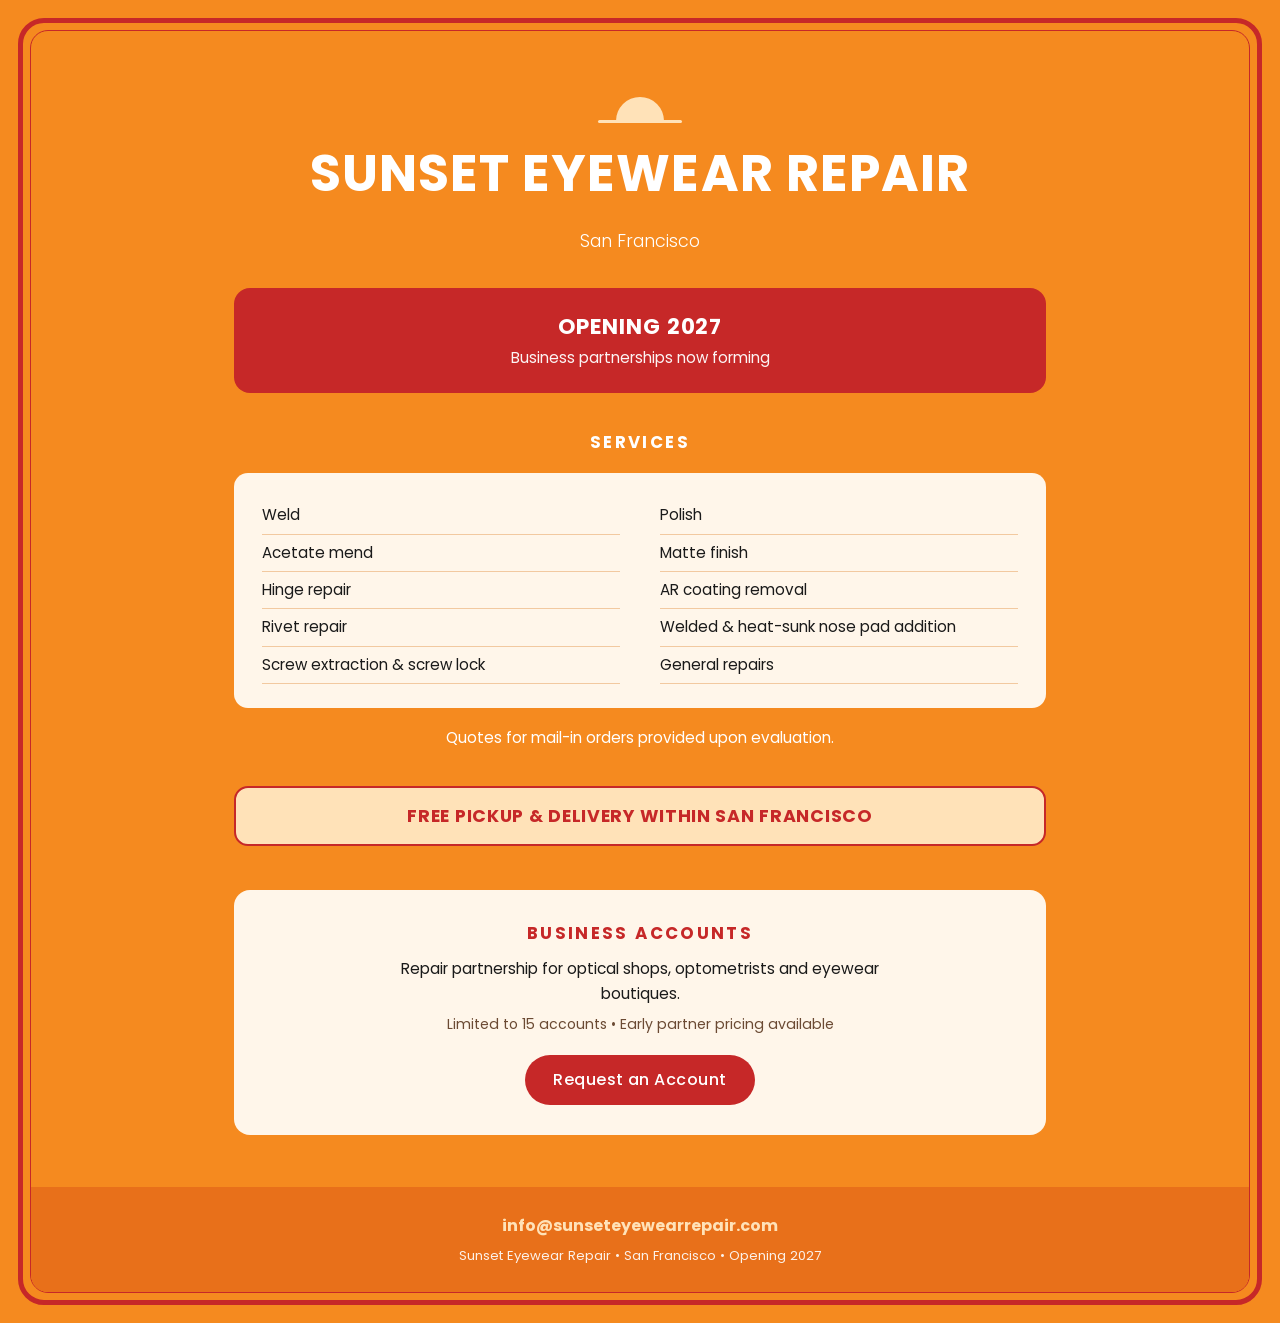
==== commit d3fcabe8: "Add files via upload preview website" ====
--- a/index.html
+++ b/index.html
@@ -1,141 +1,219 @@
-<!doctype html>
+<!DOCTYPE html>
 <html lang="en">
 <head>
-  <meta charset="utf-8">
-  <meta name="viewport" content="width=device-width, initial-scale=1">
-  <title>Sunset Eyewear Repair | Frames That Feel New Again</title>
-  <meta name="description" content="Sunset Eyewear Repair does careful, diligent eyewear repairs by mail: hinges, soldering, temples, nose pads and more, so your frames feel like new again.">
-  <link rel="icon" href="assets/logo.svg" type="image/svg+xml">
-  <link rel="preconnect" href="https://fonts.googleapis.com">
-  <link rel="preconnect" href="https://fonts.gstatic.com" crossorigin>
-  <link href="https://fonts.googleapis.com/css2?family=Anton&family=Inter:wght@400;500;600;700;800&display=swap" rel="stylesheet">
-  <link rel="stylesheet" href="styles.css">
+<meta charset="UTF-8">
+<meta name="viewport" content="width=device-width, initial-scale=1.0">
+<title>Sunset Eyewear Repair — Opening 2027</title>
+<meta name="description" content="Sunset Eyewear Repair: precision eyeglass frame repair in San Francisco. Opening 2027. Free pickup and delivery within San Francisco.">
+<link rel="preconnect" href="https://fonts.googleapis.com">
+<link rel="preconnect" href="https://fonts.gstatic.com" crossorigin>
+<link href="https://fonts.googleapis.com/css2?family=Poppins:wght@300;400;500;700&display=swap" rel="stylesheet">
+<style>
+  :root {
+    --orange: #F58A1F;
+    --orange-deep: #E8701A;
+    --red: #C62828;
+    --cream: #FFF6EA;
+    --gold: #FFE2B8;
+    --ink: #1A1A1A;
+    --rule: #F2C9A0;
+  }
+  * { box-sizing: border-box; margin: 0; padding: 0; }
+  html { scroll-behavior: smooth; }
+  body {
+    font-family: "Poppins", system-ui, sans-serif;
+    background: var(--orange);
+    color: var(--ink);
+    line-height: 1.6;
+    padding: 18px;
+    min-height: 100vh;
+  }
+
+  /* Red rounded double trim around the whole page */
+  .frame {
+    border: 5px solid var(--red);
+    border-radius: 26px;
+    padding: 7px;
+    min-height: calc(100vh - 36px);
+  }
+  .frame-inner {
+    border: 1.5px solid var(--red);
+    border-radius: 18px;
+    min-height: calc(100vh - 64px);
+    display: flex;
+    flex-direction: column;
+  }
+  .wrap { width: 100%; max-width: 860px; margin: 0 auto; padding: 0 24px; }
+
+  /* Header */
+  header.wrap { text-align: center; padding: 56px 24px 36px; color: #fff; }
+  .sun { display: block; margin: 0 auto 18px; }
+  h1 {
+    font-weight: 700;
+    font-size: clamp(2rem, 5.5vw, 3.2rem);
+    letter-spacing: 0.02em;
+    line-height: 1.1;
+  }
+  .tagline { font-weight: 300; font-size: 1.1rem; line-height: 1.2; margin-top: 30px; }
+
+  /* Opening banner */
+  .banner {
+    background: var(--red);
+    color: #fff;
+    border-radius: 16px;
+    text-align: center;
+    padding: 22px 20px;
+    margin-bottom: 36px;
+  }
+  .banner strong { display: block; font-size: 1.35rem; font-weight: 700; letter-spacing: 0.04em; }
+  .banner span { font-size: 0.95rem; opacity: 0.95; }
+
+  /* Section headings */
+  h2 {
+    color: #fff;
+    font-size: 1.05rem;
+    font-weight: 700;
+    letter-spacing: 0.14em;
+    text-transform: uppercase;
+    text-align: center;
+    margin-bottom: 18px;
+  }
+
+  /* Service cards */
+  .grid { display: grid; grid-template-columns: repeat(2, 1fr); gap: 16px; margin-bottom: 18px; }
+  .card { background: var(--cream); border-radius: 14px; padding: 20px 22px; }
+  .card h3 {
+    color: var(--red);
+    font-size: 0.85rem;
+    font-weight: 700;
+    letter-spacing: 0.1em;
+    text-transform: uppercase;
+    padding-bottom: 8px;
+    margin-bottom: 10px;
+    border-bottom: 1px solid var(--rule);
+  }
+  .card ul { list-style: none; }
+  .card li { font-size: 0.95rem; padding: 3px 0; }
+
+  .services { margin-bottom: 18px; padding: 24px 28px; }
+  .services ul { columns: 2; column-gap: 40px; }
+  .services li { break-inside: avoid; padding: 6px 0; border-bottom: 1px solid var(--rule); }
+  .note { text-align: center; color: #fff; font-size: 0.95rem; margin-bottom: 36px; }
+
+  /* Delivery strip */
+  .strip {
+    background: var(--gold);
+    border: 2px solid var(--red);
+    border-radius: 14px;
+    text-align: center;
+    color: var(--red);
+    font-weight: 700;
+    font-size: 1.1rem;
+    letter-spacing: 0.04em;
+    padding: 14px 16px;
+    margin-bottom: 44px;
+  }
+
+  /* Business accounts */
+  .accounts {
+    background: var(--cream);
+    border-radius: 16px;
+    text-align: center;
+    padding: 30px 24px;
+    margin-bottom: 52px;
+  }
+  .accounts h2 { color: var(--red); margin-bottom: 10px; }
+  .accounts p { max-width: 520px; margin: 0 auto 6px; font-size: 0.97rem; }
+  .accounts .small { color: #6b4a33; font-size: 0.88rem; margin-bottom: 20px; }
+  .btn {
+    display: inline-block;
+    background: var(--red);
+    color: #fff;
+    text-decoration: none;
+    font-weight: 500;
+    letter-spacing: 0.03em;
+    padding: 12px 28px;
+    border-radius: 999px;
+    transition: background 0.15s ease;
+  }
+  .btn:hover, .btn:focus { background: var(--ink); }
+
+  /* Footer */
+  footer {
+    margin-top: auto;
+    background: var(--orange-deep);
+    border-radius: 0 0 17px 17px;
+    text-align: center;
+    color: #fff;
+    padding: 26px 20px;
+  }
+  footer a { color: var(--gold); font-weight: 700; text-decoration: none; }
+  footer a:hover { text-decoration: underline; }
+  footer .fine { font-size: 0.82rem; margin-top: 6px; opacity: 0.9; }
+
+  @media (max-width: 640px) {
+    body { padding: 10px; }
+    .frame { border-width: 4px; border-radius: 20px; padding: 5px; }
+    .frame-inner { border-radius: 14px; }
+    .services ul { columns: 1; }
+    header.wrap { padding: 40px 16px 36px; }
+  }
+</style>
 </head>
 <body>
-
-  <header class="site-header">
-    <div class="container header-inner">
-      <a class="brand" href="index.html">
-        <img src="assets/logo.svg" alt="">
-        <span class="brand-name">Sunset<span>Eyewear Repair</span></span>
-      </a>
-      <button class="nav-toggle" aria-expanded="false" aria-controls="site-nav">Menu</button>
-      <nav class="nav" id="site-nav" aria-label="Main">
-        <a href="index.html" aria-current="page">Home</a>
-        <a href="services.html">Services</a>
-        <a href="mail-in.html">Mail-In Repairs</a>
-        <a href="business.html">Business Accounts</a>
-        <a class="btn btn-sunset" href="mail-in.html">Start a Repair</a>
-      </nav>
-    </div>
-  </header>
-
-  <main>
-    <section class="hero">
-      <div class="container hero-inner">
-        <div>
-          <span class="eyebrow">Diligent eyewear repair, by mail</span>
-          <h1>Frames that feel <em>new</em> again.</h1>
-          <p class="lede">Broken hinge, snapped bridge, bent temples: send them to us. We repair your favorite frames with care so they look, fit and feel like the day you got them.</p>
-          <div class="btn-row">
-            <a class="btn btn-primary" href="mail-in.html">Mail in your glasses</a>
-            <a class="btn btn-ghost" href="services.html">See what we fix</a>
-          </div>
+<div class="frame">
+  <div class="frame-inner">
+
+    <header class="wrap">
+      <svg class="sun" width="96" height="40" viewBox="0 0 96 40" aria-hidden="true">
+        <path d="M24 34 A24 24 0 0 1 72 34 Z" fill="#FFE2B8"/>
+        <rect x="6" y="33" width="84" height="3" rx="1.5" fill="#FFE2B8"/>
+      </svg>
+      <h1>SUNSET EYEWEAR REPAIR</h1>
+      <p class="tagline">San Francisco</p>
+    </header>
+
+    <main class="wrap">
+      <div class="banner">
+        <strong>OPENING 2027</strong>
+        <span>Business partnerships now forming</span>
+      </div>
+
+      <section aria-labelledby="services">
+        <h2 id="services">Services</h2>
+        <div class="card services">
+          <ul>
+            <li>Weld</li>
+            <li>Acetate mend</li>
+            <li>Hinge repair</li>
+            <li>Rivet repair</li>
+            <li>Screw extraction &amp; screw lock</li>
+            <li>Polish</li>
+            <li>Matte finish</li>
+            <li>AR coating removal</li>
+            <li>Welded &amp; heat-sunk nose pad addition</li>
+            <li>General repairs</li>
+          </ul>
         </div>
-        <img class="hero-art" src="assets/hero-sun.svg" alt="" width="400" height="400">
-      </div>
-    </section>
-
-    <section class="section">
-      <div class="container">
-        <div class="section-head">
-          <span class="eyebrow">What we fix</span>
-          <h2>Repair over replace.</h2>
-          <p>Good frames are worth saving. Whether it's a pair you love or a pair you can't easily replace, we take the time to do the repair right.</p>
-        </div>
-        <div class="grid grid-3">
-          <div class="card card-accent">
-            <h3>Hinges &amp; Temples</h3>
-            <p>Loose or broken hinges and arms, repaired so your frames open, close and fit properly again.</p>
-          </div>
-          <div class="card card-accent">
-            <h3>Frame Soldering</h3>
-            <p>Snapped bridges and broken joints on metal frames, rejoined with a strong, clean repair.</p>
-          </div>
-          <div class="card card-accent">
-            <h3>Tune-Ups &amp; Parts</h3>
-            <p>Straightening, alignment, nose pads and screws: the small fixes that make a big difference.</p>
-          </div>
-        </div>
-        <div class="btn-row"><a class="btn btn-ghost" href="services.html">All services</a></div>
-      </div>
-    </section>
-
-    <section class="section section-dark">
-      <div class="container">
-        <div class="section-head">
-          <span class="eyebrow">How it works</span>
-          <h2>Three steps. No storefront needed.</h2>
-          <p>We work entirely by mail, so you can send your frames from anywhere.</p>
-        </div>
-        <div class="steps grid-3">
-          <div class="step">
-            <h3>Pack &amp; ship</h3>
-            <p>Fill out a repair slip, pack your glasses in a hard case, and mail them to us.</p>
-          </div>
-          <div class="step">
-            <h3>We repair</h3>
-            <p>We inspect your frames, confirm the work with you by email, and get to it.</p>
-          </div>
-          <div class="step">
-            <h3>Back to you</h3>
-            <p>Your frames ship back to you, fixed and ready to wear.</p>
-          </div>
-        </div>
-        <div class="btn-row">
-          <a class="btn btn-sunset" href="mail-in.html">Full mail-in instructions</a>
-        </div>
-      </div>
-    </section>
-
-    <section class="band">
-      <div class="container band-inner">
-        <div>
-          <h2>Optical shop? <span>Let's work together.</span></h2>
-          <p>Set up a business account to send your customers' repairs to us on a regular basis.</p>
-        </div>
-        <a class="btn btn-sunset" href="business.html">Set up a business account</a>
-      </div>
-    </section>
-  </main>
-
-  <footer class="site-footer">
-    <div class="container footer-inner">
-      <div>
-        <a class="brand" href="index.html">
-          <img src="assets/logo.svg" alt="">
-          <span class="brand-name">Sunset<span>Eyewear Repair</span></span>
-        </a>
-        <p style="margin-top:16px;max-width:36ch;">Diligent eyewear repairs that make your frames feel like new again.</p>
-      </div>
-      <div>
-        <h4>Pages</h4>
-        <ul>
-          <li><a href="services.html">Services</a></li>
-          <li><a href="mail-in.html">Mail-In Repairs</a></li>
-          <li><a href="business.html">Business Accounts</a></li>
-        </ul>
-      </div>
-      <div>
-        <h4>Contact</h4>
-        <ul>
-          <li><a href="mailto:info@sunseteyewearrepair.com">info@sunseteyewearrepair.com</a></li>
-        </ul>
-      </div>
-    </div>
-    <div class="container footer-bottom">&copy; <span id="year">2026</span> Sunset Eyewear Repair</div>
-  </footer>
-
-  <script src="main.js"></script>
+        <p class="note">Quotes for mail-in orders provided upon evaluation.</p>
+      </section>
+
+      <div class="strip">FREE PICKUP &amp; DELIVERY WITHIN SAN FRANCISCO</div>
+
+      <section class="accounts" aria-labelledby="business">
+        <h2 id="business">Business Accounts</h2>
+        <p>Repair partnership for optical shops, optometrists and eyewear boutiques.</p>
+        <p class="small">Limited to 15 accounts &bull; Early partner pricing available</p>
+        <a class="btn" href="mailto:info@sunseteyewearrepair.com?subject=Business%20Account%20Inquiry">Request an Account</a>
+      </section>
+    </main>
+
+    <footer>
+      <a href="mailto:info@sunseteyewearrepair.com">info@sunseteyewearrepair.com</a>
+      <p class="fine">Sunset Eyewear Repair &bull; San Francisco &bull; Opening 2027</p>
+    </footer>
+
+  </div>
+</div>
 </body>
 </html>
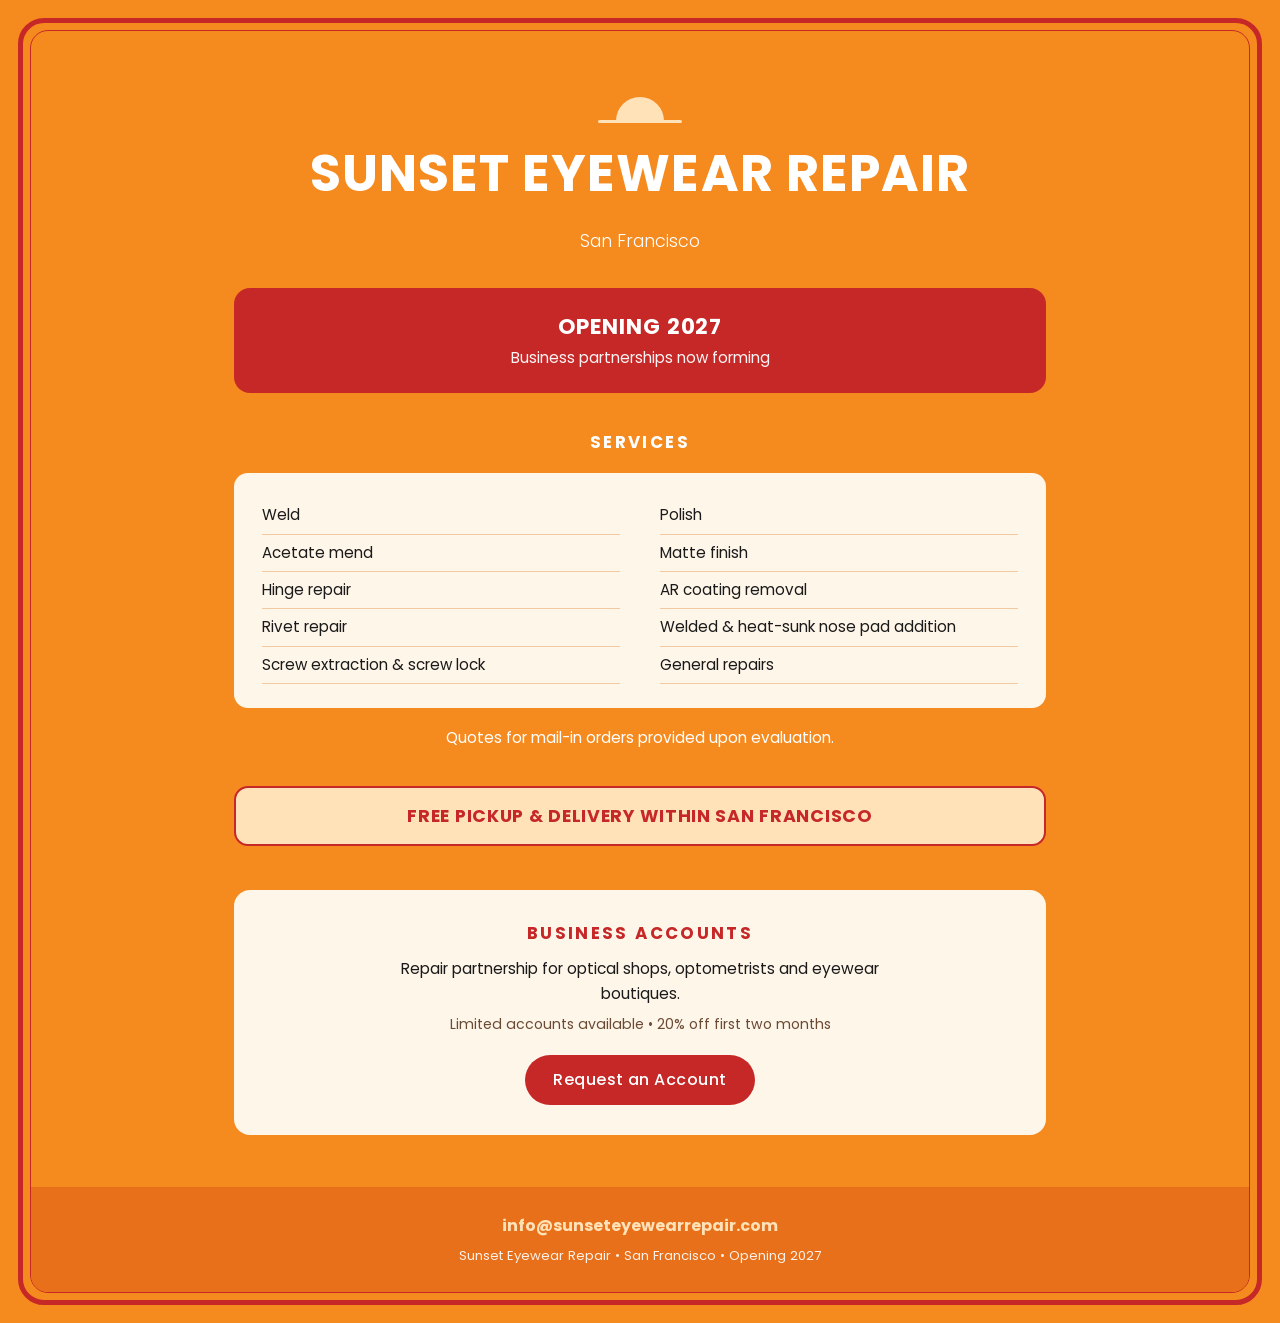
==== commit 775a9ceb: "Add files via upload" ====
--- a/index.html
+++ b/index.html
@@ -203,7 +203,7 @@
       <section class="accounts" aria-labelledby="business">
         <h2 id="business">Business Accounts</h2>
         <p>Repair partnership for optical shops, optometrists and eyewear boutiques.</p>
-        <p class="small">Limited to 15 accounts &bull; Early partner pricing available</p>
+        <p class="small">Limited accounts available &bull; 20% off first two months</p>
         <a class="btn" href="mailto:info@sunseteyewearrepair.com?subject=Business%20Account%20Inquiry">Request an Account</a>
       </section>
     </main>
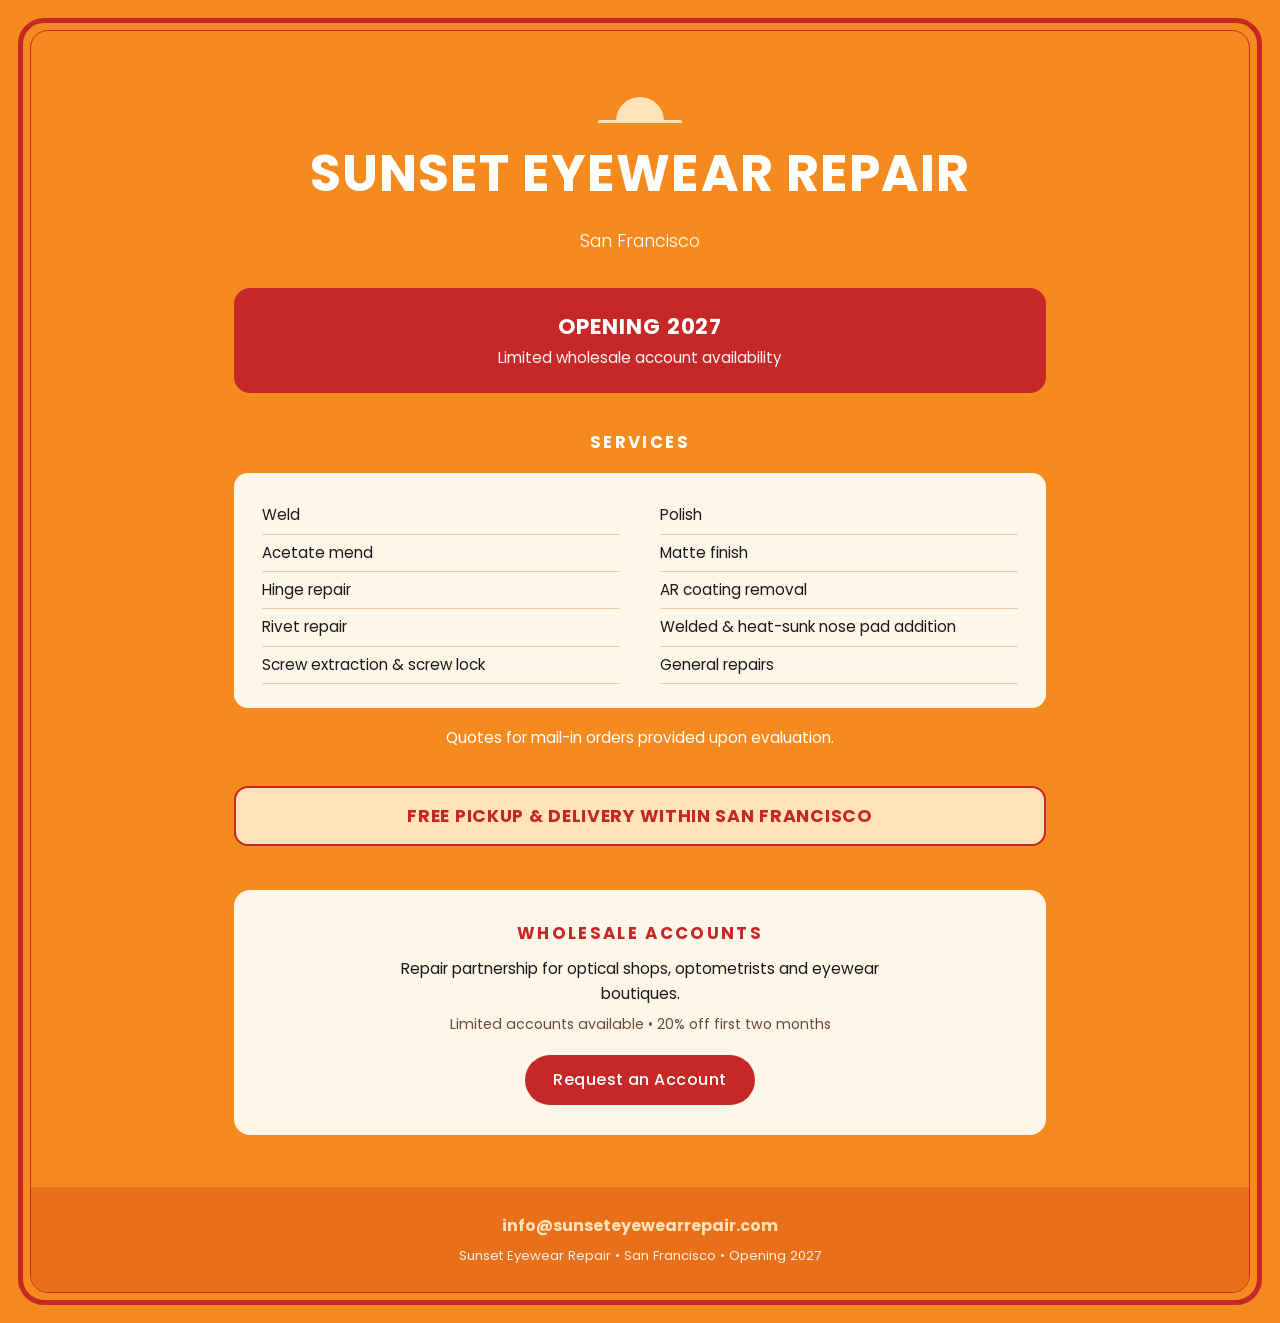
==== commit 92aa41be: "Add files via upload" ====
--- a/index.html
+++ b/index.html
@@ -176,7 +176,7 @@
     <main class="wrap">
       <div class="banner">
         <strong>OPENING 2027</strong>
-        <span>Business partnerships now forming</span>
+        <span>Limited wholesale account availability</span>
       </div>
 
       <section aria-labelledby="services">
@@ -201,10 +201,10 @@
       <div class="strip">FREE PICKUP &amp; DELIVERY WITHIN SAN FRANCISCO</div>
 
       <section class="accounts" aria-labelledby="business">
-        <h2 id="business">Business Accounts</h2>
+        <h2 id="business">Wholesale Accounts</h2>
         <p>Repair partnership for optical shops, optometrists and eyewear boutiques.</p>
         <p class="small">Limited accounts available &bull; 20% off first two months</p>
-        <a class="btn" href="mailto:info@sunseteyewearrepair.com?subject=Business%20Account%20Inquiry">Request an Account</a>
+        <a class="btn" href="mailto:info@sunseteyewearrepair.com?subject=Wholesale%20Account%20Inquiry">Request an Account</a>
       </section>
     </main>
 
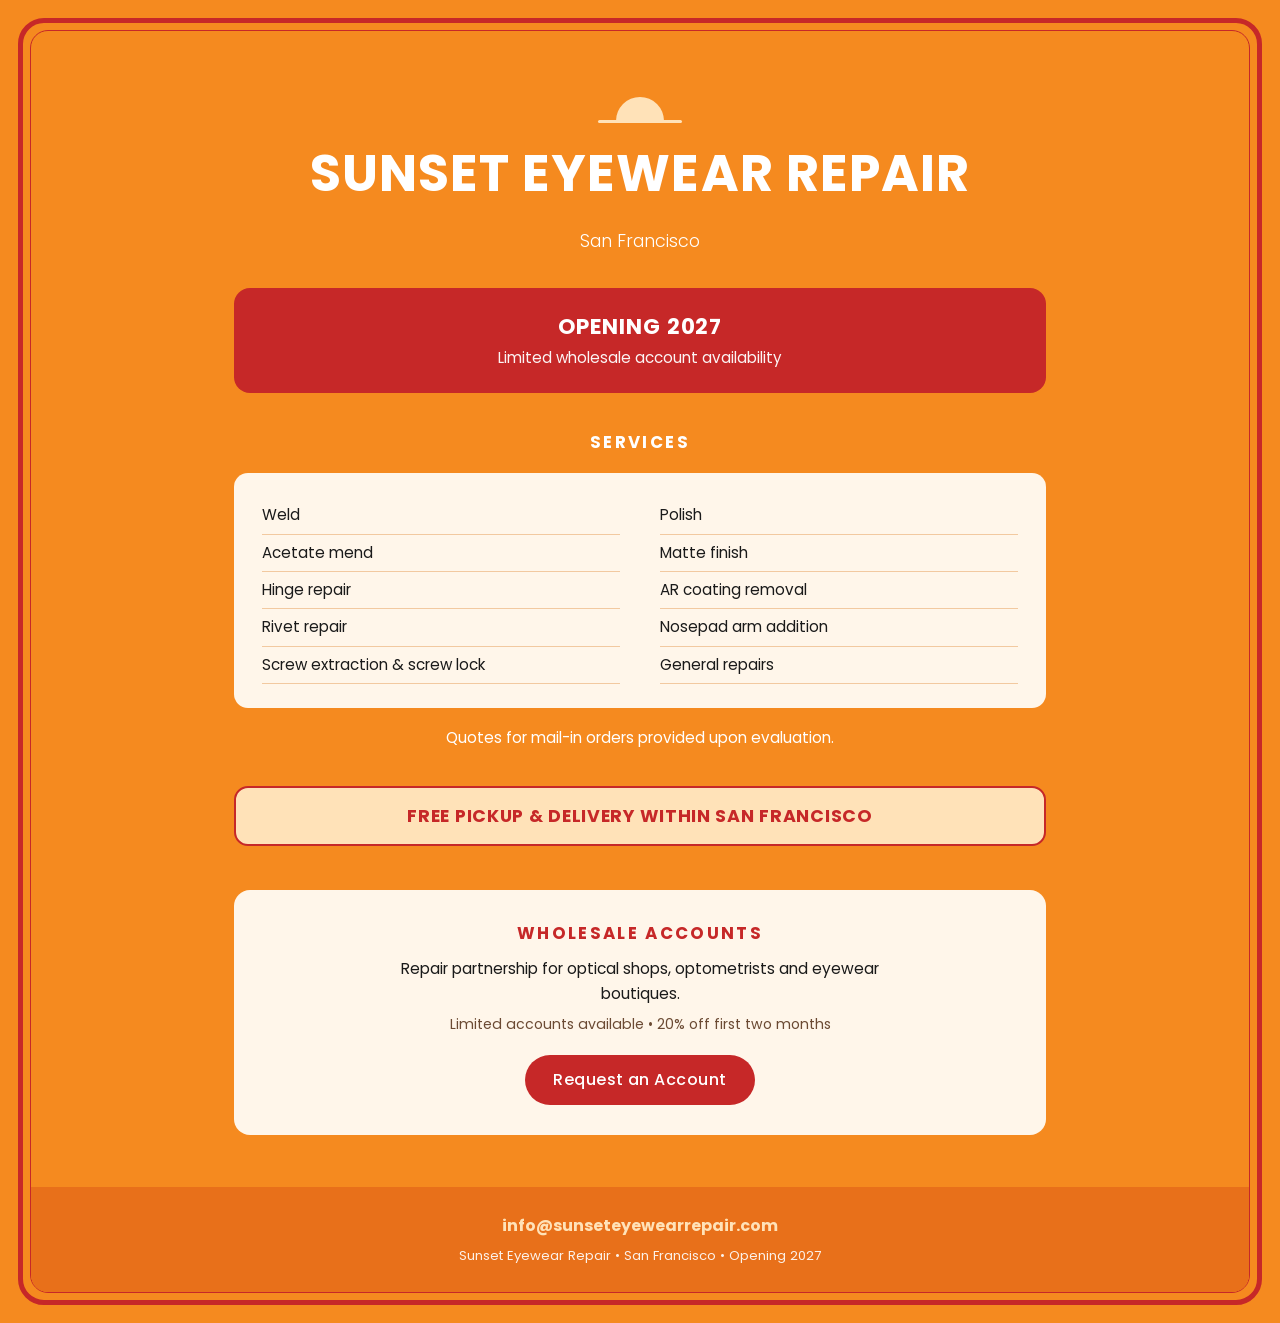
==== commit e3f9f6c0: "Add files via upload preview site 11/8 19:37" ====
--- a/index.html
+++ b/index.html
@@ -191,7 +191,7 @@
             <li>Polish</li>
             <li>Matte finish</li>
             <li>AR coating removal</li>
-            <li>Welded &amp; heat-sunk nose pad addition</li>
+            <li>Nosepad arm addition</li>
             <li>General repairs</li>
           </ul>
         </div>
